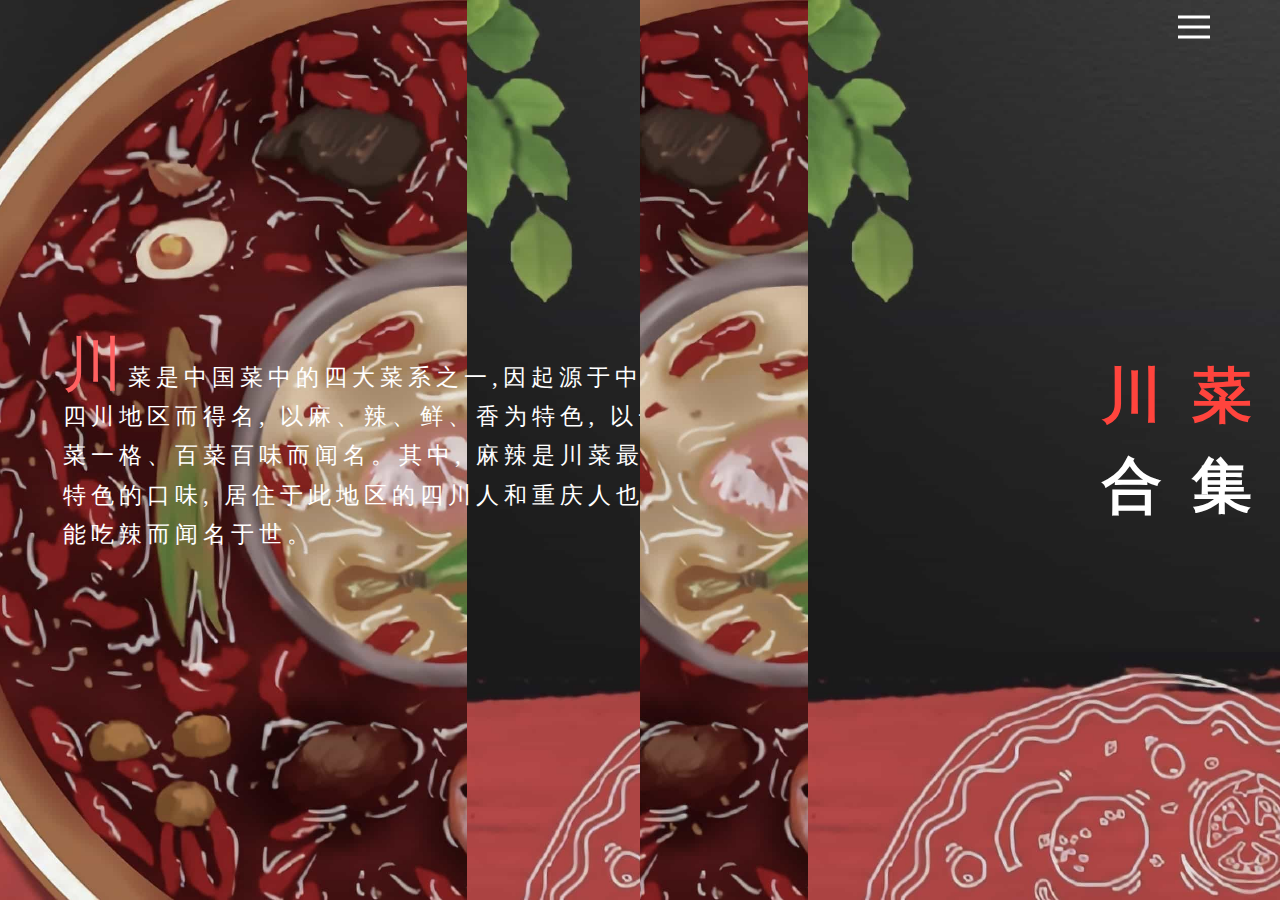
==== foods.html @ cf09ce00 "add 天府之国" ====
<!DOCTYPE html>
<html lang="en">

<head>
  <meta charset="UTF-8">
  <title>天府之味</title>
  <link rel="stylesheet" href="css/foods.css">
  <link rel="stylesheet" href="css/menu.css">
  <link rel="icon" type="image/x-icon" href="images/shu.ico">

  <script src="js/jquery-2.1.1.min.js"></script>
  <script src="js/menu.js"></script>
  <script src="js/modernizr.js"></script>

</head>

<body>

  <div class="skw-pages">
    <div class="skw-page skw-page-1 active">
      <div class="skw-page__half skw-page__half--left">
        <div class="skw-page__skewed">
          <div class="skw-page__content">
            <p class="foods-first"> 川菜是中国菜中的四大菜系之一,因起源于中国四川地区而得名,
              以麻、辣、鲜、香为特色,
              以一菜一格、百菜百味而闻名。其中,
              麻辣是川菜最具特色的口味,
              居住于此地区的四川人和重庆人也以能吃辣而闻名于世。
            </p>
          </div>
        </div>
      </div>
      <div class="skw-page__half skw-page__half--right">
        <div class="skw-page__skewed">
          <div class="skw-page__content">
            <div class="wenzi1">
              <h1 id="food-picture"><span>川菜</span><br>合集</h1>
              <!-- <img src="./images/foods/0000.png" alt="" id="picture"> -->
            </div>

          </div>
        </div>
      </div>
    </div>
    <div class="skw-page skw-page-2">
      <div class="skw-page__half skw-page__half--left">
        <div class="skw-page__skewed">
          <div class="skw-page__content">
            <div class="circle">
              <div class="circle-p">
                <p>鲜</p>
              </div>
            </div>
            <div class="foods-text">
              <p>论蔬食之美者<br>,曰清<br>、</p>
              <p>曰洁<br>、曰芳馥<br>、曰松脆已矣</p>
              <p>不知其至美所在<br>,能局</p>
              <p>肉食之上者只在一字之鲜</p>
            </div>
          </div>
        </div>
      </div>
      <div class="skw-page__half skw-page__half--right">
        <div class="skw-page__skewed">
          <div class="skw-page__content">
            <div class="wenzi1">
            </div>
          </div>

        </div>
      </div>
    </div>

    <div class="skw-page skw-page-3">
      <div class="skw-page__half skw-page__half--left">
        <div class="skw-page__skewed">
          <div class="skw-page__content">
            <div class="circle">
              <div class="circle-p">
                <p>香</p>
              </div>
            </div>
            <div class="foods-text">
              <p>宴客有时用饭</p>
              <p>必较家常所食者稍精</p>
              <p>精用何法<br>？</p>
              <p>曰<br>:使之有香而已矣</p>
            </div>
          </div>
        </div>
      </div>
      <div class="skw-page__half skw-page__half--right">
        <div class="skw-page__skewed">
          <div class="skw-page__content">
            <div class="wenzi1">
            </div>
            <h2 class="skw-page__heading"></h2>

          </div>

        </div>
      </div>
    </div>
    <div class="skw-page skw-page-4">
      <div class="skw-page__half skw-page__half--left">
        <div class="skw-page__skewed">
          <div class="skw-page__content">
            <div class="circle">
              <div class="circle-p">
                <p>麻</p>
              </div>
            </div>
            <div class="foods-text">
              <p>其椒应五行<br>,其仁通六义</p>
              <p>预知先有功<br>,夜见梦已寐</p>
              <p>四时去烦劳<br>,五脏调元气</p>
              <p>明目腰不痛<br>,身轻心健记</p>

            </div>
          </div>
        </div>
      </div>
      <div class="skw-page__half skw-page__half--right">
        <div class="skw-page__skewed">
          <div class="skw-page__content">
            <div class="wenzi1">
            </div>
          </div>
        </div>
      </div>
    </div>
    <div class="skw-page skw-page-5">
      <div class="skw-page__half skw-page__half--left">
        <div class="skw-page__skewed">
          <div class="skw-page__content">
            <div class="circle">
              <div class="circle-p">
                <p>辣</p>
              </div>
            </div>
            <div class="foods-text">
              <p>且天下原有五味</p>
              <p>不可以咸之一味概之</p>
              <p>度客食饱<br>,则脾困矣</p>
              <p>须用辛辣以振动之</p>
            </div>
          </div>
        </div>
      </div>
      <div class="skw-page__half skw-page__half--right">
        <div class="skw-page__skewed">
          <div class="skw-page__content">
            <div class="wenzi1">
            </div>
            <h2 class="skw-page__heading"></h2>


          </div>
        </div>
      </div>
    </div>
  </div>
  <a href="#cd-nav" class="cd-nav-trigger">
    Menu<span>
      <!-- used to create the menu icon --></span>
  </a> <!-- .cd-nav-trigger -->


  <nav class="cd-nav-container" id="cd-nav">
    <a href="#0" class="cd-close-nav">Close</a>
    <header>
      <a href="index-1.html" class="index">
        <!-- <h3 >首页</h3> -->
        <h3>天府之国</h3>
      </a>

    </header>

    <ul class="cd-nav">
      <li data-menu="history" id="history">
        <a href="#0">
          <img src="./images/index/001.png" alt="">
          <strong>天府之源</strong>
        </a>
      </li>

      <li data-menu="opera" id="opera">
        <a href="Opera.html">
          <img src="./images/index/002.png" alt="">
          <strong>天府之绝</strong>
        </a>
      </li>

      <li data-menu="services" id="foods" class="cd-selected">
        <a href="foods.html">
          <img src="./images/index/004.png" alt="">
          <strong>天府之味</strong>
        </a>
      </li>

      <li data-menu="contact" id="landspace">
        <a href="landspace.html">
          <img src="./images/index/003.png" alt="">
          <strong>天府之秀</strong>
        </a>
      </li>
      <!-- <li data-menu="contact"  id="music">
		<a href="index-1.html#box-3">
		  <div>
			<strong>天府之韵</strong>
			<span>
			</span>
		  </div>
		</a>
	  </li> -->
    </ul>


  </nav>
  <script src="js/script.js"></script>
  <script>
    document.getElementById("food-picture").onclick = function () {
      window.location.href = "food-picture.html";
    }
    document.getElementById("history").onclick = function () {
      window.location.href = "history.html";
    }
    document.getElementById("opera").onclick = function () {
      window.location.href = "Opera.html";
    }
    document.getElementById("foods").onclick = function () {
      window.location.href = "foods.html";
    }
    document.getElementById("landspace").onclick = function () {
      window.location.href = "landspace.html";
    }


    // console.log(($('.skw-page-2 foods-text').scrollTop()));
    // console.log(($('#food-picture').scrollTop()));
  </script>
</body>

</html>
---- css/foods.css ----
*, *:before, *:after {
    box-sizing: border-box;
    margin: 0;
    padding: 0;
  }

  @font-face{
    font-family: FifthFontName;
    src: url(../font/MaShanZheng-Regular.ttf)
  }


  body {
    background: #15181A;
  }
  
  h1{
    font-size: 60px;
    color: #fff;
    font-family: fifthfontname;
    position: absolute;
    top: 39%;
    right: 15%;
    letter-spacing: 0.5em;
    line-height: 1.5em;
    width: 300px;
    height: 250px;
    z-index: 2;

  }
  h1:hover,#back:hover{
    cursor: pointer;
  }
  h1 span{
    color: rgb(255, 68, 61)
  }

  #picture{
    width: 19%;
    position: absolute;
    left: 45%;
    top: 20%;
    z-index: 1;
  }
  .foods-text{
    width: 500px;
    height: 500px;
    position: relative;
    left: -55px;
    height: 300px; 
  }
  .foods-text p{
        position: relative;
        font-family: fifthFontName;
        left: 90%;
        top: 20px;
        font-size: 22px;
        width: 1%;
        float: left;
        line-height: 1.3em;
        color: rgb(255, 255, 255);
    }
    .foods-text p:nth-child(2){
      left: 80%;
  }
    .foods-text p:nth-child(3){
      left: 70%;
  }
    .foods-text p:nth-child(4){
      left: 60%;
  }
   
  
    .circle-p{
      width: 80px;
      height: 80px;
      border-radius: 50%; 
      border: white 3px solid;
      position: absolute;
      top: 15%;
      left: 58%;
    }
    .circle-p p{
      font-family: fifthfontname ;
      font-size: 40px;
      position: relative;
      left: 24%;
      top: 19%;
    }
    .foods-first{
      position: relative;
      font-family: fifthFontName;
      left: 14%;
      top: 0%;
      font-size: 28px;
      width: 700px;
      float: left;
      line-height: 1.7em;
      letter-spacing: 5px;
      color: rgb(255, 255, 255);
    }
 .foods-first::first-letter{
      font-size: 60px;
      color: rgb(255, 96, 96);
      position: relative;
      top:20px;
    }
    


  .skw-pages {
    overflow: hidden;
    position: relative;
    height: 100vh;
  }
  
  .skw-page {
    position: absolute;
    left: 0;
    top: 0;
    width: 100%;
  }
  .skw-page__half {
    position: absolute;
    top: 0;
    width: 50%;
    height: 100vh;
            transition: transform 1s;
  }
  .skw-page__half--left {
    left: 0;
            transform: translate3d(-32.4vh, 100%, 0);
  }
  .skw-page__half--right {
    left: 30%;
            transform: translate3d(32.4vh, -100%, 0);
  }
  .skw-page.active .skw-page__half {
            transform: translate3d(0, 0, 0);
  }
  .skw-page__skewed {
    overflow: hidden;
    position: absolute;
    top: 0;
    width: 140%;
    height: 100%;
            /* transform: skewX(-18deg); */
    background: #000;
  }
  .skw-page__half--left .skw-page__skewed {
    left: -40%;
  }
  .skw-page__half--right .skw-page__skewed {
    right: -80%;
  }
  .skw-page__content {
    display: -webkit-box;
    display: -webkit-flex;
    display: -ms-flexbox;
    display: flex;
    -webkit-box-align: center;
        -ms-flex-align: center;
            align-items: center;
    -webkit-box-pack: center;
        -ms-flex-pack: center;
            justify-content: center;
            flex-flow: column wrap;
    position: absolute;
    left: 0;
    top: 0;
    width: 100%;
    height: 100%;
    padding: 0 30%;
    color: #fff;
            /* transform: skewX(18deg); */
            transition: transform 1s, opacity 1s;
    background-size: cover;
  }
  .skw-page__half--left .skw-page__content {
    padding-left: 30%;
    padding-right: 30%;
            transform-origin: 100% 0;
  }
  .skw-page__half--right .skw-page__content {
    padding-left: 30%;
    padding-right: 30%;
            transform-origin: 0 100%;
  }
  .skw-page.inactive .skw-page__content {
    opacity: 0.5;
            /* transform: skewX(18deg) scale(0.95); */
  }
  .skw-page__heading {
    margin-bottom: 15px;
    text-transform: uppercase;
    font-size: 25px;
    text-align: center;
  }
  .skw-page__description {
    font-size: 18px;
    text-align: center;
  }
  .skw-page__link {
    color: #FFA0A0;
  }

  .skw-page-1 .skw-page__half--left .skw-page__content {
    background: url("../images/foods/foods-3.png");
    background-position-y: 30%;
    background-position-x: -60%;
    background-size: cover;
  }
  .skw-page-1 .skw-page__half--right .skw-page__content {
    background: url("../images/foods/foods-3.png");
    background-position-y: 30%;
    background-position-x:156%;
    background-size: cover;
  }
  .skw-page-2 .skw-page__half--left .skw-page__content {
    background:rgb(163,175,151);
    background-position-y: 30%;
    background-position-x: -40%;
    background-size: 150%;
    }
  .skw-page-2 .skw-page__half--right .skw-page__content {
    background-image: url("../images/foods/001.jpg");
    background-position-y: 20%;
    background-position-x: 0%;
    background-size:71.5%;
  }
  .skw-page-3 .skw-page__half--left .skw-page__content {
    background: rgb(199,125,80);
    background-position-y: 30%;
    background-position-x: 0%;
    background-size: cover;
    }
  .skw-page-3 .skw-page__half--right .skw-page__content {
    background-image: url("../images/foods/02.jpg");
    background-position-y: 10%;
    background-position-x: -2%;
    background-size: 72.5%;
  }
  .skw-page-4 .skw-page__half--left .skw-page__content {
    background: rgb(87,90,69);
    background-position-y: 0%;
    background-position-x: 0%;
    background-size:cover;
    }
  .skw-page-4 .skw-page__half--right .skw-page__content {
    background-image: url("../images/foods/03.jpg");
    background-position-y: 50%;
    background-position-x: 0%;
    background-size: 72.5%;
  }
  .skw-page-5 .skw-page__half--left .skw-page__content {
    background:rgb(153,61,62);
    background-position-y: 30%;
    background-position-x: 0%;
    background-size: cover;
    }
  .skw-page-5 .skw-page__half--right .skw-page__content {
    background-image: url("../images/foods/004.jpg");
    background-position-y: 0%;
    background-position-x: 0%;
    background-size: 71.5%;  
  }

  @media screen and (max-width: 1400px) {

    .foods-text{
      width: 500px;
      height: 500px;
      position: relative;
      left: -85px;
      height: 300px; 
    }
     .foods-text p{
    position: relative;
    font-family: fifthFontName;
    left: 90%;
    top: 50px;
    font-size: 22px;
    width: 1%;
    float: left;
    text-align: left;
    line-height: 1.3em;
    color: rgb(255, 255, 255);
}
.foods-text p:nth-child(2){
 
  left: 80%;
}
.foods-text p:nth-child(3){
  left: 70%;
  
}
.foods-text p:nth-child(4){
  left: 60%;
}
.foods-first {
  position: relative;
  font-family: fifthFontName;
  left: 14%;
  top: 0%;
  font-size: 23px;
  width: 620px;
  float: left;
  line-height: 1.7em;
  letter-spacing: 5px;
  color: rgb(255, 255, 255);
}
.foods-first::first-letter{
  font-size: 60px;
  color: rgb(255, 96, 96);
  position: relative;
  top:20px;
}
.skw-page-1 .skw-page__half--left{
  left: 0;
  transform: translate3d(-32.4vh, 100%, 0);
}
.skw-page-1 .skw-page__half--right{
  left: 30%;
  transform: translate3d(32.4vh, 100%, 0);
}
.skw-page-1 .skw-page__half--left .skw-page__content {
  background: url("../images/foods/foods-3.png");
  background-position-y: 30%;
  background-position-x: -68%;
  background-size: cover;
}
.skw-page-1 .skw-page__half--right .skw-page__content {
  background: url("../images/foods/foods-3.png");
  background-position-y: 30%;
  background-position-x: 168.5%;
  background-size: cover;
}

  }
---- css/menu.css ----
*, *::after, *::before {
    box-sizing: border-box;
    margin: 0;
    padding: 0;
    
  }

  @font-face{
    font-family: FifthFontName;
    src: url(../font/MaShanZheng-Regular.ttf)
  }
  
  a {
    text-decoration: none;
  }
  ul{
    list-style: none;
  }
  ::-webkit-scrollbar{
    width: 0px;
  }  

  .cd-nav-trigger {
    /* hamburger icon */
    position: fixed;
    z-index: 3;
    top: 5px;
    right: 5%;
    height: 44px;
    width: 44px;
    /* image replacement */
    overflow: hidden;
    text-indent: 100%;
    white-space: nowrap;
    transition: transform 0.2s;
    overflow-x: hidden;

  }
  .cd-nav-trigger span {
    /* icon created in CSS */
    position: absolute;
    left: 50%;
    top: 50%;
    bottom: auto;
    right: auto;
    transform: translateX(-50%) translateY(-50%);
    width: 32px;
    height: 3px;
    background: white;

  }
  .cd-nav-trigger span::before, .cd-nav-trigger span:after {
    content: '';
    position: absolute;
    top: 0;
    right: 0;
    width: 100%;
    height: 100%;
    background-color: inherit;
     transform: translateZ(0);
    backface-visibility: hidden;
    transition: transform 0.2s, width 0.2s;
  }
  .cd-nav-trigger span::before {
     transform-origin: right top;
     transform: translateY(-10px);
  }
  .cd-nav-trigger span::after {
      transform-origin: right bottom;
    transform: translateY(10px);
  }
  .no-touch .cd-nav-trigger:hover {
    /* rotate trigger on hover */
      transform: rotate(90deg);
  }
  .no-touch .cd-nav-trigger:hover span::after,
  .no-touch .cd-nav-trigger:hover span::before {
    width: 50%;
  }
  .no-touch .cd-nav-trigger:hover span::before {
     transform: translateX(1px) translateY(1px) rotate(45deg);
  }
  .no-touch .cd-nav-trigger:hover span::after {
    transform: translateX(1px) translateY(-1px) rotate(-45deg);
  }
  

  .cd-nav-container {
    position: fixed;
    z-index: 4;
    top: -1px;
    right: 0;
    width: 100%;
    height: 100%;
    overflow-y: auto;
    background-color: rgba(19, 19, 19, 0.9);
    /* Force Hardware Acceleration in WebKit */
     transform: translateZ(0);
    backface-visibility: hidden;
    transform: translateY(-100%);
     transition: transform 0.4s 0s, box-shadow 0s 0.4s;
  }
  .cd-nav-container.is-visible {
       transform: translateY(0);
    -webkit-overflow-scrolling: touch;
    box-shadow: -4px 0 30px rgba(0, 0, 0, 0.2);
    transition: transform 0.4s 0s, box-shadow 0s 0s;
  }
  .cd-nav-container header {
    /* padding: 1.5em 0 0 6.25%; */
    /* height: 100px; */
    position: absolute;
   left: 05%;
    top:25%;
    /* background-position:center; */
  }
  .cd-nav-container h3 {
    font-size: 32px;
    font-weight: bold;
    font-family: fifthfontname;
    text-transform: uppercase;
    color: rgb(204,174,97);
    text-align: center;
    position: relative;
    top:0px;
  }
  #index :first-child {
    color: rgb(117,50,57,0.8);
    font-weight: 500;
    position: relative;
    top: -20px;
  }

  @media only screen and (min-width: 700px) {
    .cd-nav-container {
      width: 100%;
      height: 9%;
      border-radius: 5px ;
    }
    .cd-nav-container header {
      height: 50px;
      width: 200px;
      /* padding-top: 3em; */
    }
  }
  
  .cd-close-nav {
    /* 'X' close icon */
    position: absolute;
    height: 50px;
    width: 50px;
    border-radius: 50%;
    /* set the right position value so that it overlaps the .cd-nav-trigger*/
    right: 4.8%;
    top: 45%;
    bottom: auto;
     transform: translateY(-50%);
    /* image replacement */
    overflow: hidden;
    text-indent: 100%;
    white-space: nowrap;
     transition: opacity 0.2s;
     /* background: rgb(117,50,57); */
     
  }
  .cd-close-nav::after, .cd-close-nav::before {
    /* lines of 'X' icon */
    content: '';
    position: absolute;
    height: 3px;
    width: 32px;
    left: 50%;
    top: 50%;
    background-color: rgb(117,50,57);
    backface-visibility: hidden;
  }
  .cd-close-nav::after {
  transform: translateX(-50%) translateY(-50%) rotate(45deg);
  }
  .cd-close-nav::before {
    transform: translateX(-50%) translateY(-50%) rotate(-45deg);
  }
  .no-touch .cd-close-nav:hover {
    opacity: .8;


  }
  
  .cd-nav {
    /* background-color: #ffffff; */
    position: absolute;
    left: 45%;
    top: 15%;

  }
  .cd-nav::after {
    clear: both;
    content: "";
    display: table;
  }
  .cd-nav li {
    /* width:170px; */
    float: left;
    height: 50px; 
    /* border: rgb(117,50,57) solid 2px; */
    border-radius: 5px;
    padding-top: 5px;
    /* padding-left: 5px; */
    /* padding-right: 5px; */
  }
 
  .cd-nav a{
    position: relative;
    display: block;
    width: 170px;
    height: 35px;
    text-align: center;
    float: left;
    overflow: hidden;
    background: transparent;
    cursor: pointer;
  
    }
    .cd-nav img{
      opacity: 0.95;
      transition: opacity 0.35s, transform 0.35s;
      transform: scale3d(1.05,1.05,1);  
      /* object-fit: cover; */
      position: absolute;
      top: 0%;
      left: 7%;
      width: auto;
      height: auto;
      max-width: 100%;
      max-height: 95%;
    }
    .cd-nav div::before{
      position: absolute;
      top: 5%;
      left: 10%;
      width: 255%;
      height: 255%;
      background: rgba(117,50,57,0.7);
      content: '';
      transition: transform 0.8s;
      transform: scale3d(1,0.8,1) rotate3d(0,0,1,54deg) translate3d(0,100%,0);
    }
    #history a img{
      position: absolute;
      top: -3%;
      left: 10%;
    }
    #opera a img{
      position: absolute;
      top: 4%;
      left: 12%;
      height: 91%;
    }
    #foods a img{
      position: absolute;
      top: 1%;
      left: 10%;
    }
    #landspace a img{
      position: absolute;
      top: 7%;
      height: 91%;
    }

    /* .cd-nav div strong {
      position: absolute;
      right: 0;
      bottom: 0;
      margin: 3em;
      padding: 0 1em;
      max-width: 150px;
      border-right: 4px solid #fff;
      text-align: right;
      opacity: 0;
      transition: opacity 0.35s;
    } */

    .cd-nav a:hover img{
      opacity: 0.6;
	    transform: scale3d(1,1,1);
    }
    .cd-nav a:hover div::before {
      transform: scale3d(1.9,1.4,1) rotate3d(0,0,1,45deg) translate3d(0,30%,0);
    }

  .no-touch .cd-nav li a:hover span *,
  .cd-nav li.cd-selected a span * {
    /* on hover or if selected - change text and icon color*/
    stroke: #ffffff;
  }
  
  .cd-nav li.cd-selected {
    /* position: absolute; */
    background: rgb(117,50,57,0.7); 
    background-size: cover;
    height: 45px;
    width: 170px;
  }
  .cd-nav li.cd-selected  strong{
    /* position: absolute; */
    color: #ffffff;
  }
  .no-touch .cd-nav li a:hover strong{
    color: rgba(255, 255, 255);
  }
 
  
  .cd-nav span, .cd-nav strong {
    position: absolute;
  }
  .cd-nav span {
    top: calc(50% - 48px);
    left: 50%;
      transform: translateX(-50%);
    height: 48px;
    width: 48px;
  }
  .cd-nav span * {
     transition: stroke 0.2s;
  }
  .cd-nav strong {
    position: relative;
    width: 100%;
    left: 10%;
    line-height: 1px;
    top: 30%;
    font-size:24px;
    font-family: fifthfontname;
    color: rgb(204, 174, 97);
    transition: color 0.2s;
    backface-visibility: hidden;
    z-index: 2;
  }
  strong :nth-of-type(1){
    left: 20%;
  }
 
  @media screen and (max-width: 1400px) {
    .cd-nav {
      /* background-color: #ffffff; */
      position: absolute;
      left: 41%;
      top: 8%;
  }

  }
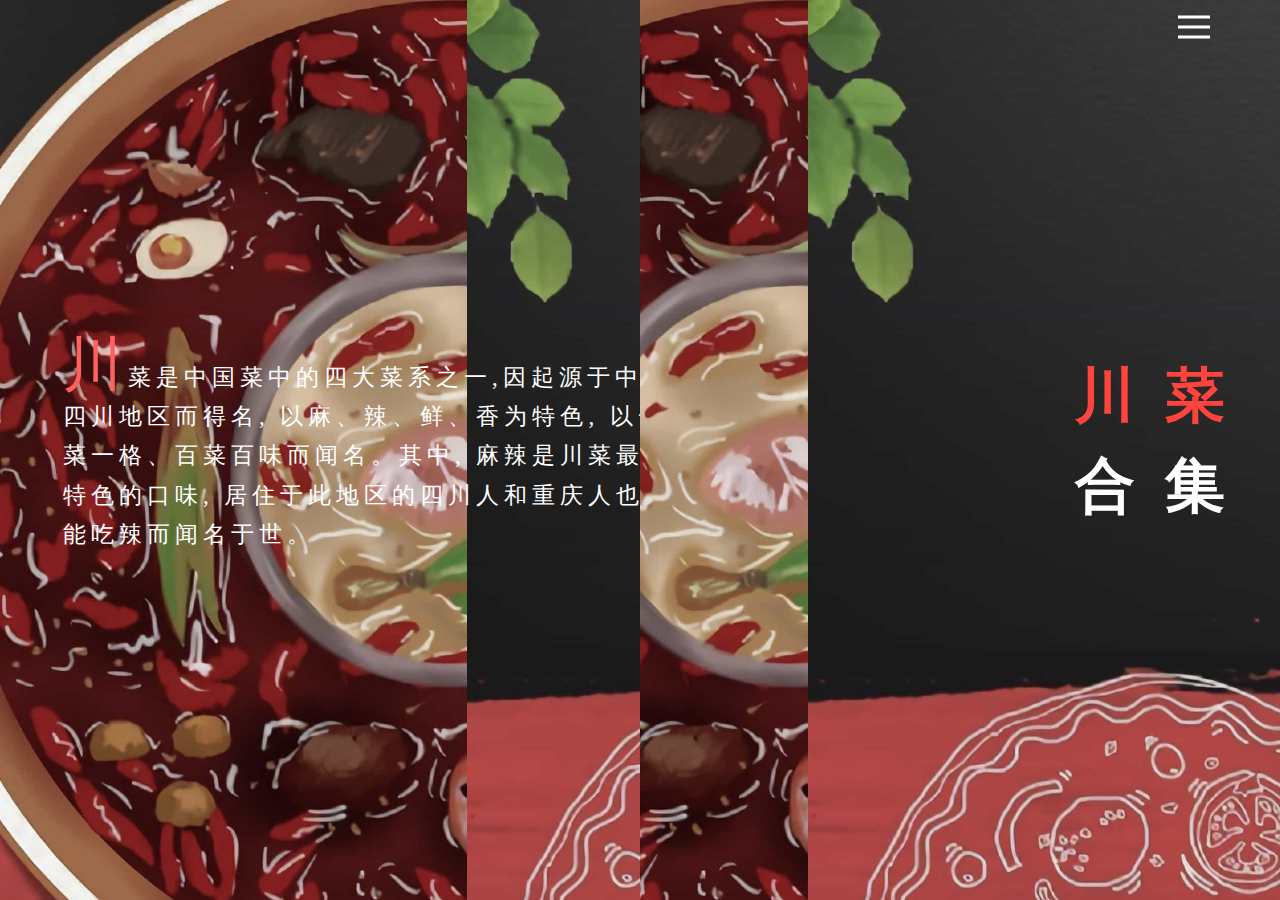
==== commit 4820017c: "upt:2k" ====
--- a/foods.html
+++ b/foods.html
@@ -219,23 +219,47 @@
   </nav>
   <script src="js/script.js"></script>
   <script>
-    document.getElementById("food-picture").onclick = function () {
-      window.location.href = "food-picture.html";
-    }
-    document.getElementById("history").onclick = function () {
-      window.location.href = "history.html";
-    }
-    document.getElementById("opera").onclick = function () {
-      window.location.href = "Opera.html";
-    }
-    document.getElementById("foods").onclick = function () {
-      window.location.href = "foods.html";
-    }
-    document.getElementById("landspace").onclick = function () {
-      window.location.href = "landspace.html";
-    }
-
-
+    const pages = {
+		"history": "history.html",
+		"opera": "Opera.html",
+		"foods": "foods.html",
+		"food-picture": "food-picture.html",
+		"landspace": "landspace.html"  
+    };
+
+	for (const [id, url] of Object.entries(pages)) {
+		const element = document.getElementById(id);
+		if (element) {
+			element.onclick = () => { 
+				window.location.href = url; 
+			};
+		}
+	}
+
+	const windowsWidth = window.screen.width; //屏幕分辨率高度
+  if (windowsWidth > 1400) {
+		$(function () {
+			if(windowsWidth==2560){
+				document.querySelectorAll('.skw-page__content').forEach(element => {
+					element.className = 'skw-page__content-2k';
+				});
+
+				document.querySelectorAll('.foods-text').forEach(element => {
+					element.className = 'foods-text-2k';
+				});
+				// document.querySelectorAll('.cd-content.forth').forEach(element => {
+				// 	element.className = 'cd-content forth-2k';
+				// });
+				document.getElementById('food-picture').style.top = '45%';
+				document.getElementById('food-picture').style.right = '20%';
+        document.querySelectorAll('.foods-first').forEach(element => {
+          element.style.width = "800px";
+          element.style.fontSize = '35px';
+				});
+			}
+
+		})
+	} 
     // console.log(($('.skw-page-2 foods-text').scrollTop()));
     // console.log(($('#food-picture').scrollTop()));
   </script>
--- a/css/foods.css
+++ b/css/foods.css
@@ -20,7 +20,7 @@
     font-family: fifthfontname;
     position: absolute;
     top: 39%;
-    right: 15%;
+    right: 18%;
     letter-spacing: 0.5em;
     line-height: 1.5em;
     width: 300px;
@@ -42,14 +42,17 @@
     top: 20%;
     z-index: 1;
   }
-  .foods-text{
+  .foods-text,.foods-text-2k{
     width: 500px;
     height: 500px;
     position: relative;
-    left: -55px;
+    left: 0;
     height: 300px; 
   }
-  .foods-text p{
+  .foods-text-2k{
+    left: 25px;
+  }
+  .foods-text p,.foods-text-2k p{
         position: relative;
         font-family: fifthFontName;
         left: 90%;
@@ -60,13 +63,17 @@
         line-height: 1.3em;
         color: rgb(255, 255, 255);
     }
-    .foods-text p:nth-child(2){
+    .foods-text-2k p{
+      top: -80px;
+      font-size: 35px;
+    }
+    .foods-text p:nth-child(2),.foods-text-2k p:nth-child(2){
       left: 80%;
   }
-    .foods-text p:nth-child(3){
+    .foods-text p:nth-child(3),.foods-text-2k p:nth-child(3){
       left: 70%;
   }
-    .foods-text p:nth-child(4){
+    .foods-text p:nth-child(4),.foods-text-2k p:nth-child(4){
       left: 60%;
   }
    
@@ -153,7 +160,7 @@
   .skw-page__half--right .skw-page__skewed {
     right: -80%;
   }
-  .skw-page__content {
+  .skw-page__content,.skw-page__content-2k {
     display: -webkit-box;
     display: -webkit-flex;
     display: -ms-flexbox;
@@ -176,17 +183,17 @@
             transition: transform 1s, opacity 1s;
     background-size: cover;
   }
-  .skw-page__half--left .skw-page__content {
+  .skw-page__half--left .skw-page__content, .skw-page__half--left .skw-page__content-2k {
     padding-left: 30%;
     padding-right: 30%;
-            transform-origin: 100% 0;
-  }
-  .skw-page__half--right .skw-page__content {
+    transform-origin: 100% 0;
+  }
+  .skw-page__half--right .skw-page__content,.skw-page__half--right .skw-page__content-2k {
     padding-left: 30%;
     padding-right: 30%;
-            transform-origin: 0 100%;
-  }
-  .skw-page.inactive .skw-page__content {
+    transform-origin: 0 100%;
+  }
+  .skw-page.inactive .skw-page__content,.skw-page.inactive .skw-page__content-2k {
     opacity: 0.5;
             /* transform: skewX(18deg) scale(0.95); */
   }
@@ -204,61 +211,67 @@
     color: #FFA0A0;
   }
 
-  .skw-page-1 .skw-page__half--left .skw-page__content {
+  .skw-page-1 .skw-page__half--left .skw-page__content , .skw-page-1 .skw-page__half--left .skw-page__content-2k {
     background: url("../images/foods/foods-3.png");
     background-position-y: 30%;
-    background-position-x: -60%;
-    background-size: cover;
-  }
-  .skw-page-1 .skw-page__half--right .skw-page__content {
+    background-position-x: -49%;
+    background-size: cover;
+  }
+  .skw-page-1 .skw-page__half--left .skw-page__content-2k {
+    background-position-x: -35%;
+  }
+  .skw-page-1 .skw-page__half--right .skw-page__content , .skw-page-1 .skw-page__half--right .skw-page__content-2k {
     background: url("../images/foods/foods-3.png");
     background-position-y: 30%;
     background-position-x:156%;
     background-size: cover;
-  }
-  .skw-page-2 .skw-page__half--left .skw-page__content {
+  }  
+  .skw-page-1 .skw-page__half--right .skw-page__content-2k {
+    background-position-x: 145.5%;
+  }
+  .skw-page-2 .skw-page__half--left .skw-page__content,.skw-page-2 .skw-page__half--left .skw-page__content-2k  {
     background:rgb(163,175,151);
     background-position-y: 30%;
     background-position-x: -40%;
     background-size: 150%;
     }
-  .skw-page-2 .skw-page__half--right .skw-page__content {
+  .skw-page-2 .skw-page__half--right .skw-page__content,.skw-page-2 .skw-page__half--right .skw-page__content-2k {
     background-image: url("../images/foods/001.jpg");
     background-position-y: 20%;
     background-position-x: 0%;
     background-size:71.5%;
   }
-  .skw-page-3 .skw-page__half--left .skw-page__content {
+  .skw-page-3 .skw-page__half--left .skw-page__content,.skw-page-3 .skw-page__half--left .skw-page__content-2k {
     background: rgb(199,125,80);
     background-position-y: 30%;
     background-position-x: 0%;
     background-size: cover;
     }
-  .skw-page-3 .skw-page__half--right .skw-page__content {
+  .skw-page-3 .skw-page__half--right .skw-page__content,.skw-page-3 .skw-page__half--right .skw-page__content-2k {
     background-image: url("../images/foods/02.jpg");
     background-position-y: 10%;
     background-position-x: -2%;
     background-size: 72.5%;
   }
-  .skw-page-4 .skw-page__half--left .skw-page__content {
+  .skw-page-4 .skw-page__half--left .skw-page__content,.skw-page-4 .skw-page__half--left .skw-page__content-2k {
     background: rgb(87,90,69);
     background-position-y: 0%;
     background-position-x: 0%;
     background-size:cover;
     }
-  .skw-page-4 .skw-page__half--right .skw-page__content {
+  .skw-page-4 .skw-page__half--right .skw-page__content,.skw-page-4 .skw-page__half--right .skw-page__content-2k {
     background-image: url("../images/foods/03.jpg");
     background-position-y: 50%;
     background-position-x: 0%;
     background-size: 72.5%;
   }
-  .skw-page-5 .skw-page__half--left .skw-page__content {
+  .skw-page-5 .skw-page__half--left .skw-page__content,.skw-page-5 .skw-page__half--left .skw-page__content-2k {
     background:rgb(153,61,62);
     background-position-y: 30%;
     background-position-x: 0%;
     background-size: cover;
     }
-  .skw-page-5 .skw-page__half--right .skw-page__content {
+  .skw-page-5 .skw-page__half--right .skw-page__content,.skw-page-5 .skw-page__half--right .skw-page__content-2k {
     background-image: url("../images/foods/004.jpg");
     background-position-y: 0%;
     background-position-x: 0%;
--- a/css/menu.css
+++ b/css/menu.css
@@ -115,7 +115,7 @@
     top:25%;
     /* background-position:center; */
   }
-  .cd-nav-container h3 {
+  .cd-nav-container h3 ,  .cd-nav-container h4{
     font-size: 32px;
     font-weight: bold;
     font-family: fifthfontname;
@@ -125,6 +125,10 @@
     position: relative;
     top:0px;
   }
+  .cd-nav-container h4{
+    font-size: 38px;
+    left: 50px;
+  }
   #index :first-child {
     color: rgb(117,50,57,0.8);
     font-weight: 500;
@@ -145,6 +149,15 @@
     }
   }
   
+  @media only screen and (min-width: 2560px) {
+    .cd-nav-container {
+      height: 5%;
+    }
+    .cd-nav {
+      transform: scale(1.25);
+      left: 60% !important;
+    }
+  }
   .cd-close-nav {
     /* 'X' close icon */
     position: absolute;
